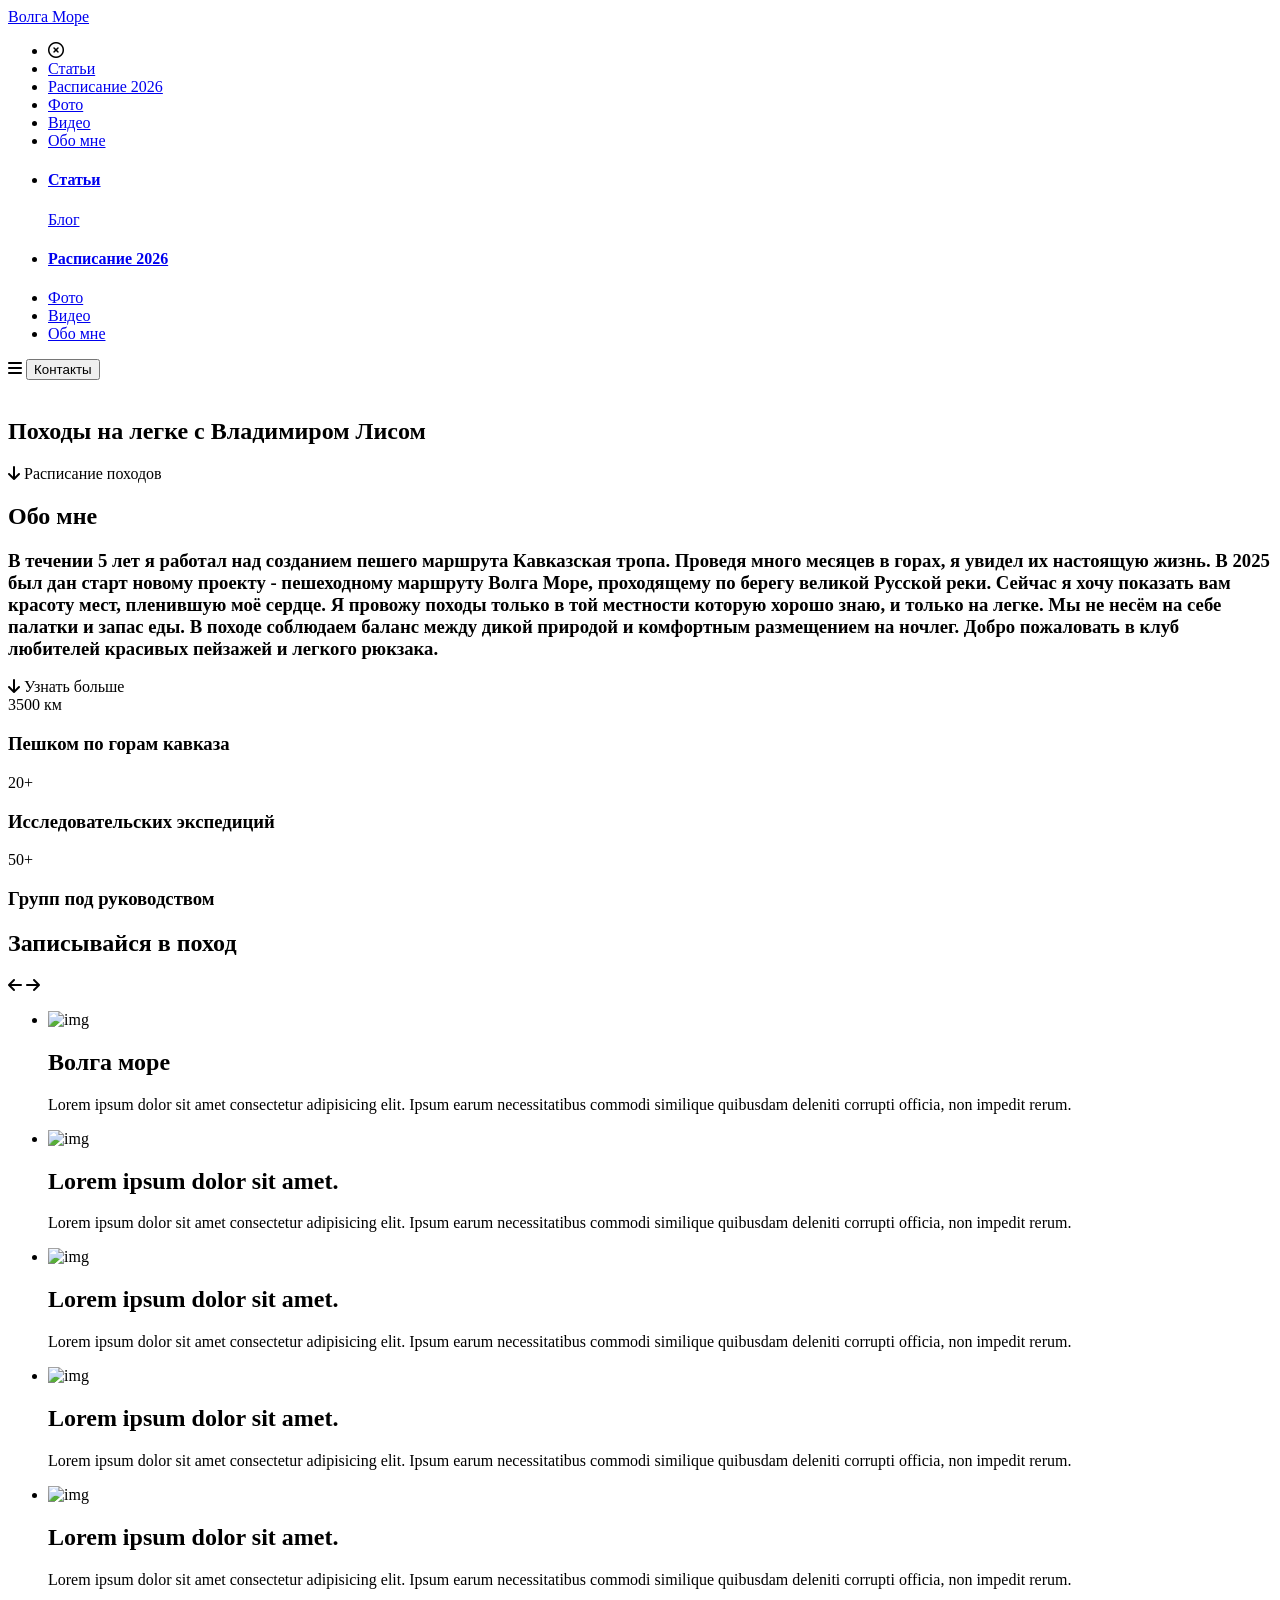
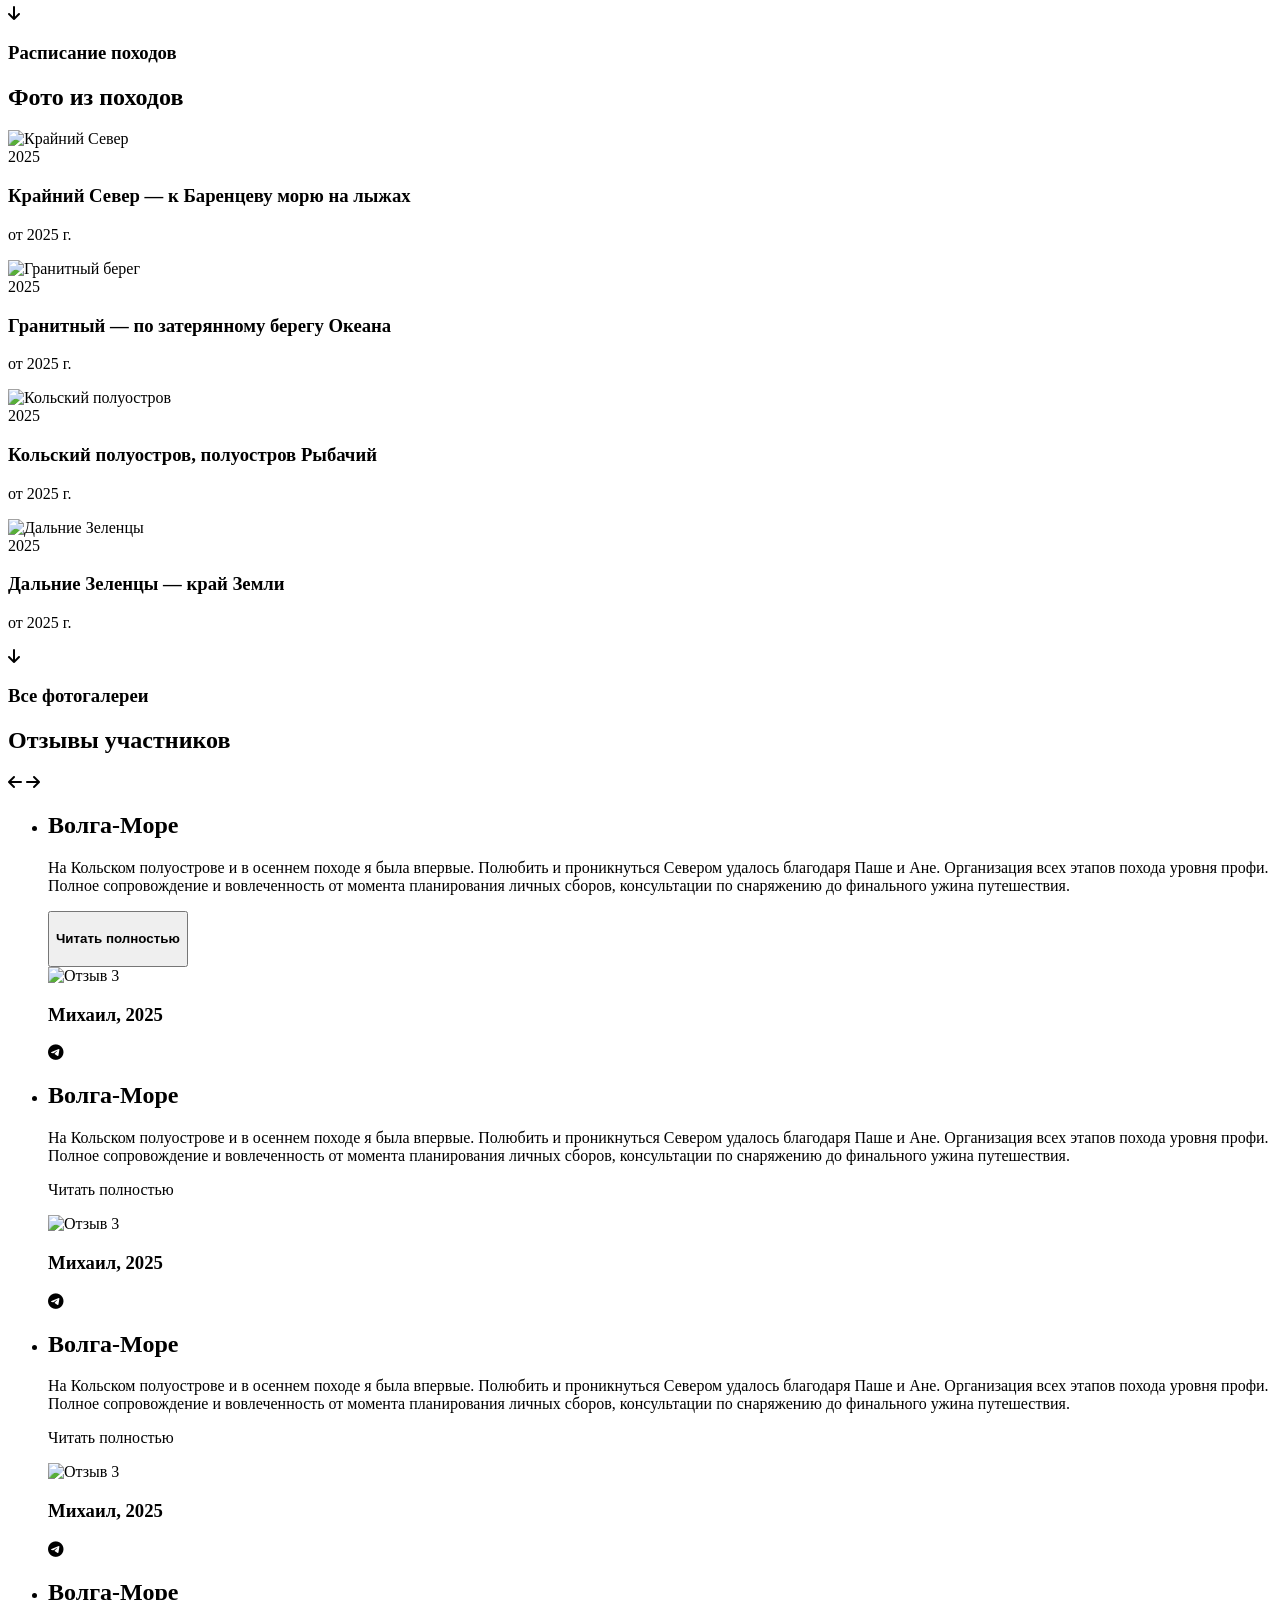
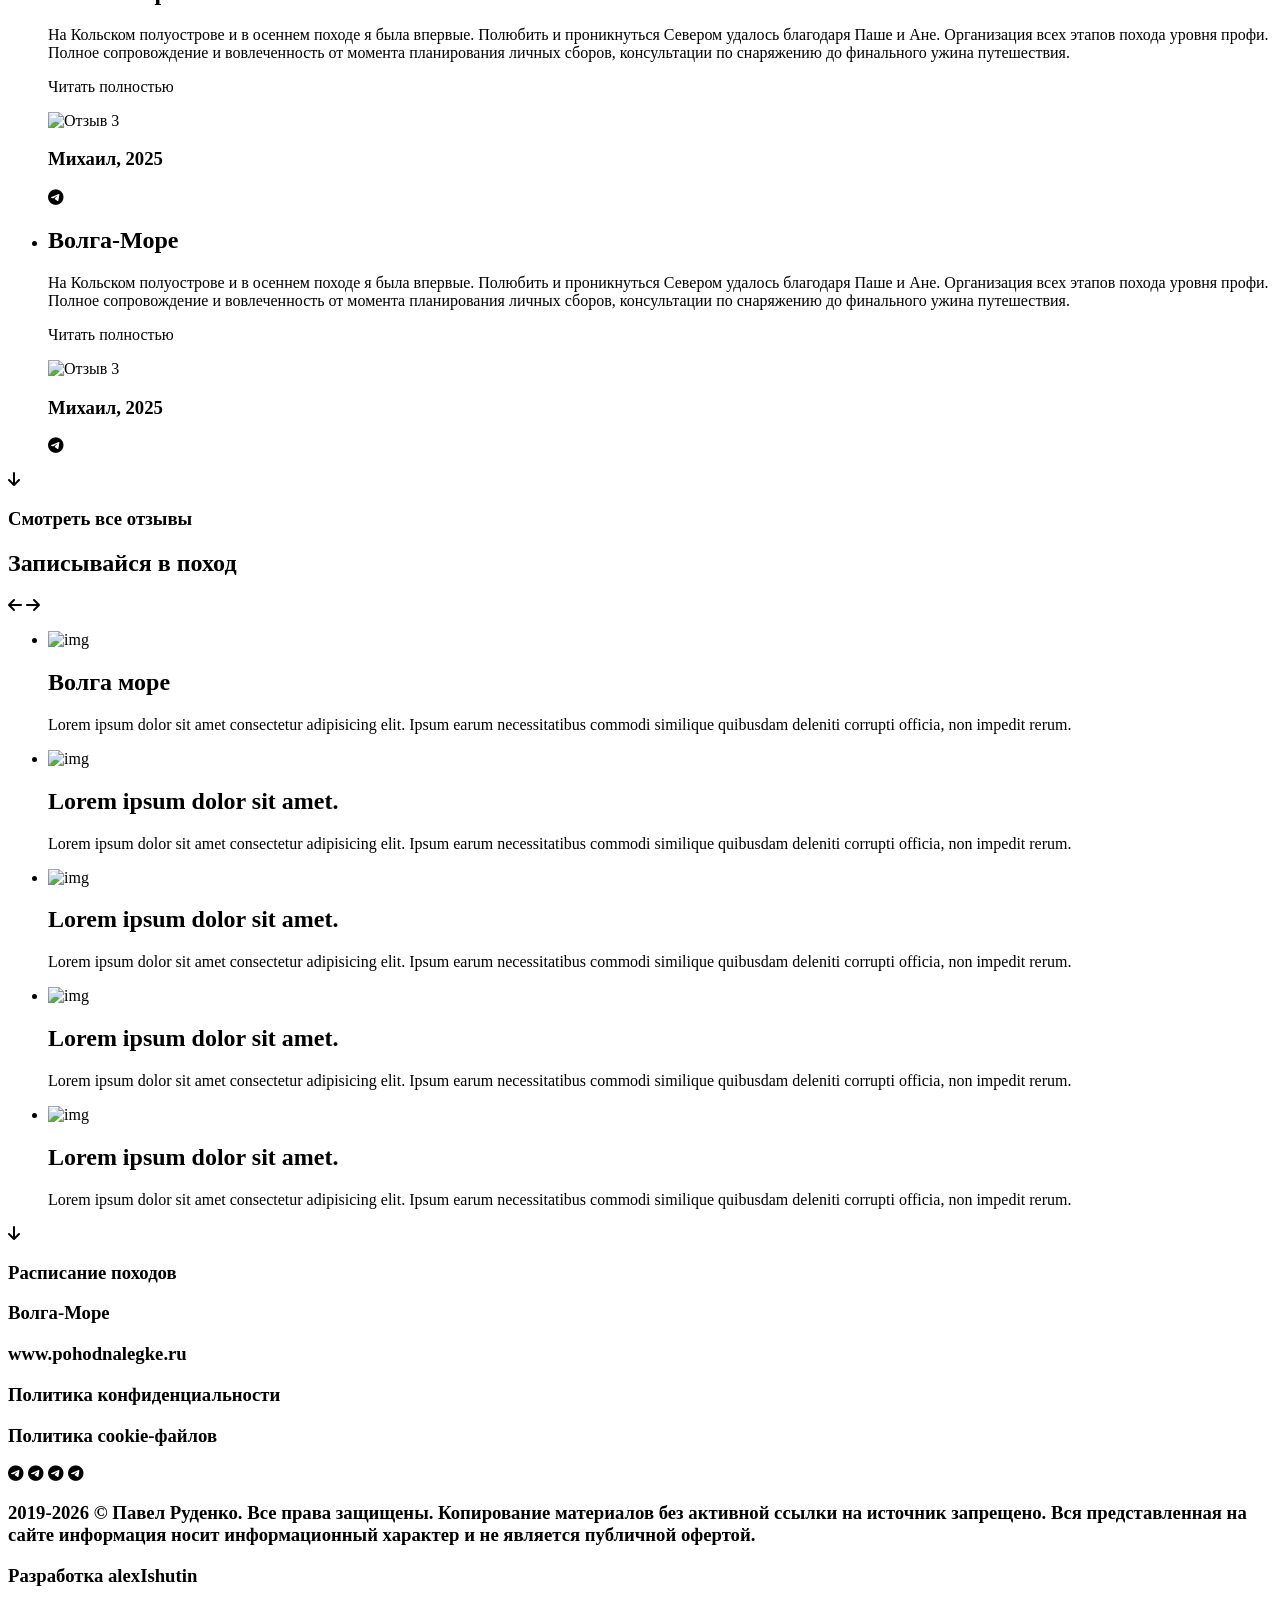
==== index.html @ 3711bd7d "Add files via upload" ====
<!DOCTYPE html>
<html lang="en">
<head>
    <meta charset="UTF-8">
    <meta name="viewport" content="width=device-width, initial-scale=1.0">
    <title>VolgaMore</title>
    <link rel="stylesheet" href="./styles/stile.css">
    
    <link rel="stylesheet" href="https://cdnjs.cloudflare.com/ajax/libs/font-awesome/6.0.0/css/all.min.css">
    <script src="./js/script.js" defer></script>
</head>


<body>


    <header class="header">

        <a href="#" class="logo"><span>Волга Море</span></a>


        <ul class="sidebar">

            <li onclick="hideSidebar()">
                <i class="fa-regular fa-circle-xmark"></i>
            </li>

            <li>
                <a href="#blog">Статьи</a>
            </li>

            <li>
                <a href="./schedule.html">Расписание 2026</a>
            </li>

            <li>
                <a href="./fotoSection/fotoMain.html">Фото</a>
            </li>

            <li>
                <a href="#video">Видео</a>
            </li>

            <li>
                <a href="#about">Обо мне</a>
            </li>

        </ul>




        <ul class="nav-links">

            <li class="hideOnMobile">
                <a href="#blog"><h4>Статьи</h4>Блог</a>
            </li>

            <li class="hideOnMobile">
                <a href="./schedule.html"><h4>Расписание 2026</h4></a>
            </li>

            <li class="hideOnMobile">
                <a href="./fotoSection/fotoMain.html">Фото</a>
            </li>

            <li class="hideOnMobile">
                <a href="#video">Видео</a>
            </li>

            <li class="hideOnMobile">
                <a href="#about">Обо мне</a>
            </li>

        </ul>

        <i class="fa-solid fa-bars" id="menu-icon" onclick="showSidebar()"></i>

        <button class="contact-btn" >Контакты</button>

    </header>
    
<main>

    <section id="topDescription" class="topDescription">

        <div class="topDescription-container">

            <img src="fotoForOne/first.jpg" alt="">

            <div class="info-box">

                <div class="text">
                    <h1>Походы на легке с Владимиром Лисом</h1>
                </div>

                <div class="btn-group">

                     <div class="btn">
                        <i class="fa-solid fa-arrow-down"></i>
                        Расписание походов

                    </div>

                </div>

            </div>

        </div>
    </section>

    <section id="shortAbout" class="shortAbout">

        <div class="shortAbout-container">

            <div class="info-box">

                <div class="text1">
                    <h1>Обо мне</h1>
                    <h3>В течении  5 лет я  работал  над созданием пешего маршрута Кавказская тропа.
                    Проведя много месяцев в горах, я увидел их настоящую жизнь.
                    В 2025 был дан старт новому проекту - пешеходному маршруту  Волга  Море, проходящему по берегу великой  Русской реки. 
                    Сейчас я хочу  показать вам красоту мест,  пленившую  моё сердце.
                    Я провожу походы только в той местности которую хорошо знаю, и только на легке. Мы не несём на себе палатки и запас еды. В походе  соблюдаем баланс между дикой природой и комфортным размещением на ночлег.
                    Добро пожаловать в клуб любителей  красивых пейзажей и легкого рюкзака.
                    </h3>
                </div>

                <div class="btn">
                        <i class="fa-solid fa-arrow-down"></i>
                        Узнать больше
                </div>

            </div>

            <div class="grid">

                <div class="grid-card">
                    <span>3500 км</span>
                    <h3>Пешком по горам кавказа</h3>
                </div>

                <div class="grid-card">
                    <span>20+</span>
                    <h3>Исследовательских экспедиций</h3>
                </div>

                <div class="grid-card">
                    <span>50+</span>
                    <h3>Групп под руководством</h3>
                </div>

            </div>
  
        </div>

    </section>

   <section id="videoCarousel" class="videoCarousel">
    
        <div class="carousel-header">

            <div class="text1">
                <h1>Записывайся в поход</h1>
            </div>
            
            <div class="carousel-buttons">
                <i id="scrollLeft" class="fa-solid fa-arrow-left"></i>
                <i id="scrollRight" class="fa-solid fa-arrow-right"></i>
            </div>

        </div>

        <ul class="videoCarousel-container">

            <li class="card" onclick="window.location.href='volgaMore.html'">
            <div class="img">
                <img src="./video/one.jpg" alt="img" draggable="false">
            </div>
            <h2>Волга море</h2>
            <p>Lorem ipsum dolor sit amet consectetur adipisicing elit. Ipsum earum necessitatibus commodi similique quibusdam deleniti corrupti officia, non impedit rerum.</p>
            </li>

            <li class="card">
                <div class="img">
                    <img src="./video/two.jpg" alt="img" draggable="false">
                </div>
                <h2>Lorem ipsum dolor sit amet.</h2>
                <p>Lorem ipsum dolor sit amet consectetur adipisicing elit. Ipsum earum necessitatibus commodi similique quibusdam deleniti corrupti officia, non impedit rerum.</p>
            </li>

            <li class="card">
                <div class="img">
                    <img src="./video/three.jpg" alt="img" draggable="false">
                </div>
                <h2>Lorem ipsum dolor sit amet.</h2>
                <p>Lorem ipsum dolor sit amet consectetur adipisicing elit. Ipsum earum necessitatibus commodi similique quibusdam deleniti corrupti officia, non impedit rerum.</p>
            </li>

            <li class="card">
                <div class="img">
                    <img src="./video/fore.jpg" alt="img" draggable="false">
                </div>
                <h2>Lorem ipsum dolor sit amet.</h2>
                <p>Lorem ipsum dolor sit amet consectetur adipisicing elit. Ipsum earum necessitatibus commodi similique quibusdam deleniti corrupti officia, non impedit rerum.</p>
            </li>

            <li class="card">
                <div class="img">
                    <img src="./video/five.jpg" alt="img" draggable="false">
                </div>
                <h2>Lorem ipsum dolor sit amet.</h2>
                <p>Lorem ipsum dolor sit amet consectetur adipisicing elit. Ipsum earum necessitatibus commodi similique quibusdam deleniti corrupti officia, non impedit rerum.</p>
            </li>
        </ul>

        <div class="btn-container">
            <div class="bt2">
                <i class="fa-solid fa-arrow-down"></i>
                <h3>Расписание походов</h3>
            </div>
        </div>
    </section>

    <!-- Секция Фото из походов -->
    <section class="photo-gallery">

    <div class="gallery-container">

     
        <h1 class="gallery-title">Фото из походов</h1>
        
        
        <div class="gallery-grid">
            
            <!-- Карточка 1 - большая (2x2) -->
            <div class="gallery-card">

                <div class="gallery-image">
                    <img src="./volgaMore/reference/1.jpg" alt="Крайний Север">
                    <div class="gallery-overlay">
                        <span class="gallery-year">2025</span>
                    </div>
                </div>

                <div class="gallery-info">
                    <h3>Крайний Север — к Баренцеву морю на лыжах</h3>
                    <p>от 2025 г.</p>
                </div>

            </div>

            <!-- Карточка 2 -->
            <div class="gallery-card">
                <div class="gallery-image">
                    <img src="./volgaMore/reference/20250818_160119.jpg" alt="Гранитный берег">
                    <div class="gallery-overlay">
                        <span class="gallery-year">2025</span>
                    </div>
                </div>
                <div class="gallery-info">
                    <h3>Гранитный — по затерянному берегу Океана</h3>
                    <p>от 2025 г.</p>
                </div>
            </div>

            <!-- Карточка 3 -->
            <div class="gallery-card">
                <div class="gallery-image">
                    <img src="./video/one.jpg" alt="Кольский полуостров">
                    <div class="gallery-overlay">
                        <span class="gallery-year">2025</span>
                    </div>
                </div>
                <div class="gallery-info">
                    <h3>Кольский полуостров, полуостров Рыбачий</h3>
                    <p>от 2025 г.</p>
                </div>
            </div>

            <!-- Карточка 4 -->
            <div class="gallery-card">
                <div class="gallery-image">
                    <img src="./video/two.jpg" alt="Дальние Зеленцы">
                    <div class="gallery-overlay">
                        <span class="gallery-year">2025</span>
                    </div>
                </div>
                <div class="gallery-info">
                    <h3>Дальние Зеленцы — край Земли</h3>
                    <p>от 2025 г.</p>
                </div>
            </div>

        </div>

        
            <div class="btn2">
                <i class="fa-solid fa-arrow-down"></i>
                <h3>Все фотогалереи</h3>
            </div>
        

    </div>
    </section>




 <section id="opinionCarousel" class="opinionCarousel">

    <div class="carousel-header">

        <div class="text1">
            <h1>Отзывы участников</h1>
        </div>

        <div class="carousel-buttons">
            <i id="scrollLeftOpinion" class="fa-solid fa-arrow-left"></i>
            <i id="scrollRightOpinion" class="fa-solid fa-arrow-right"></i>
        </div>
        
    </div>

    <ul class="opinionCarousel-container">

        <li class="card-Opinion">

            <div class="opinion">

                <h1>Волга-Море</h1>

                <p>На Кольском полуострове и в осеннем походе я была впервые. Полюбить и проникнуться Севером удалось благодаря Паше и Ане. Организация всех этапов похода уровня профи. Полное сопровождение и вовлеченность от момента планирования личных сборов, консультации по снаряжению до финального ужина путешествия.</p>
                
                <div class="button-wrapper" style="pointer-events: auto;"> 

                <button class="buttonOpinion" id="buttonOpinion1"><h4>Читать полностью</h4></button>
                    </div>
            </div>
            <div class="avatarDiskr">
                <img class="avatar" src="./video/three.jpg" alt="Отзыв 3" draggable="false">
                
                <div class="diskr">
                    <h3>Михаил, 2025</h3>
                    <i class="fa-brands fa-telegram"></i>
                </div>
            </div>
        </li>
        <li class="card-Opinion">
            <div class="opinion">
                <h1>Волга-Море</h1>
                <p>На Кольском полуострове и в осеннем походе я была впервые. Полюбить и проникнуться Севером удалось благодаря Паше и Ане. Организация всех этапов похода уровня профи. Полное сопровождение и вовлеченность от момента планирования личных сборов, консультации по снаряжению до финального ужина путешествия.</p>
                <p>Читать полностью</p>
            </div>
            <div class="avatarDiskr">
                <img class="avatar" src="./video/three.jpg" alt="Отзыв 3" draggable="false">
                
                <div class="diskr">
                    <h3>Михаил, 2025</h3>
                    <i class="fa-brands fa-telegram"></i>
                </div>
            </div>
        </li>
        <li class="card-Opinion">
            <div class="opinion">
                <h1>Волга-Море</h1>
                <p>На Кольском полуострове и в осеннем походе я была впервые. Полюбить и проникнуться Севером удалось благодаря Паше и Ане. Организация всех этапов похода уровня профи. Полное сопровождение и вовлеченность от момента планирования личных сборов, консультации по снаряжению до финального ужина путешествия.</p>
                <p>Читать полностью</p>
            </div>
            <div class="avatarDiskr">
                <img class="avatar" src="./video/three.jpg" alt="Отзыв 3" draggable="false">
                
                <div class="diskr">
                    <h3>Михаил, 2025</h3>
                    <i class="fa-brands fa-telegram"></i>
                </div>
            </div>
        </li>
        <li class="card-Opinion">
            <div class="opinion">
                <h1>Волга-Море</h1>
                <p>На Кольском полуострове и в осеннем походе я была впервые. Полюбить и проникнуться Севером удалось благодаря Паше и Ане. Организация всех этапов похода уровня профи. Полное сопровождение и вовлеченность от момента планирования личных сборов, консультации по снаряжению до финального ужина путешествия.</p>
                <p>Читать полностью</p>
            </div>
            <div class="avatarDiskr">
                <img class="avatar" src="./video/three.jpg" alt="Отзыв 3" draggable="false">
                
                <div class="diskr">
                    <h3>Михаил, 2025</h3>
                    <i class="fa-brands fa-telegram"></i>
                </div>
            </div>
        </li>
        <li class="card-Opinion">
            <div class="opinion">
                <h1>Волга-Море</h1>
                <p>На Кольском полуострове и в осеннем походе я была впервые. Полюбить и проникнуться Севером удалось благодаря Паше и Ане. Организация всех этапов похода уровня профи. Полное сопровождение и вовлеченность от момента планирования личных сборов, консультации по снаряжению до финального ужина путешествия.</p>
                <p>Читать полностью</p>
            </div>
            <div class="avatarDiskr">
                <img class="avatar" src="./video/three.jpg" alt="Отзыв 3" draggable="false">
                
                <div class="diskr">
                    <h3>Михаил, 2025</h3>
                    <i class="fa-brands fa-telegram"></i>
                </div>
            </div>
        </li>

    </ul>

            <div class="btn2">
                <i class="fa-solid fa-arrow-down"></i>
                <h3>Смотреть все отзывы</h3>
            </div>

    </section>

    <section id="video-Carousel" class="video-Carousel">
    
        <div class="carousel-header">

            <div class="text1">
                <h1>Записывайся в поход</h1>
            </div>
            
            <div class="carousel-buttons">
                <i id="scrollLeft" class="fa-solid fa-arrow-left"></i>
                <i id="scrollRight" class="fa-solid fa-arrow-right"></i>
            </div>

        </div>

        <ul class="video-Carousel-container">

            <li class="card-video" onclick="window.location.href='volgaMore.html'">
            <div class="img">
                <img src="./video/one.jpg" alt="img" draggable="false">
            </div>
            <h2>Волга море</h2>
            <p>Lorem ipsum dolor sit amet consectetur adipisicing elit. Ipsum earum necessitatibus commodi similique quibusdam deleniti corrupti officia, non impedit rerum.</p>
            </li>

            <li class="card-video">
                <div class="img">
                    <img src="./video/two.jpg" alt="img" draggable="false">
                </div>
                <h2>Lorem ipsum dolor sit amet.</h2>
                <p>Lorem ipsum dolor sit amet consectetur adipisicing elit. Ipsum earum necessitatibus commodi similique quibusdam deleniti corrupti officia, non impedit rerum.</p>
            </li>

            <li class="card-video">
                <div class="img">
                    <img src="./video/three.jpg" alt="img" draggable="false">
                </div>
                <h2>Lorem ipsum dolor sit amet.</h2>
                <p>Lorem ipsum dolor sit amet consectetur adipisicing elit. Ipsum earum necessitatibus commodi similique quibusdam deleniti corrupti officia, non impedit rerum.</p>
            </li>

            <li class="card-video">
                <div class="img">
                    <img src="./video/fore.jpg" alt="img" draggable="false">
                </div>
                <h2>Lorem ipsum dolor sit amet.</h2>
                <p>Lorem ipsum dolor sit amet consectetur adipisicing elit. Ipsum earum necessitatibus commodi similique quibusdam deleniti corrupti officia, non impedit rerum.</p>
            </li>

            <li class="card-video">
                <div class="img">
                    <img src="./video/five.jpg" alt="img" draggable="false">
                </div>
                <h2>Lorem ipsum dolor sit amet.</h2>
                <p>Lorem ipsum dolor sit amet consectetur adipisicing elit. Ipsum earum necessitatibus commodi similique quibusdam deleniti corrupti officia, non impedit rerum.</p>
            </li>
        </ul>

        <div class="btn2-container">
            <div class="btn2">
                <i class="fa-solid fa-arrow-down"></i>
                <h3>Расписание походов</h3>
            </div>
        </div>
    </section>



</main>



    <footer>
    <DIV class="footer-container">

        <div class="info-footer">

            <div class="podsek">
            <h3>Волга-Море</h3>
            <h3>www.pohodnalegke.ru</h3>
            </div>


            <div class="podsek">
            <h3>Политика конфиденциальности</h3>
            <h3>Политика cookie-файлов</h3>
            </div>

            <div class="podsekIcon">
            <i class="fa-brands fa-telegram"></i>
            <i class="fa-brands fa-telegram"></i>
            <i class="fa-brands fa-telegram"></i>
            <i class="fa-brands fa-telegram"></i>
            </div>

            
        </div>

        <div class="podsek2">
            <h3>2019-2026 © Павел Руденко. Все права защищены. Копирование материалов без активной ссылки на источник запрещено. Вся представленная на сайте информация носит информационный характер и не является публичной офертой.</h3>
            <h3>Разработка alexIshutin</h3>
        </div>
  
    </footer-container>
        
    </footer>
    


<dialog id="enrolOpinionDialog1" class="opinion-dialog">

    <div class="dialogOpinion-content">

        <button class="closeDialog" id="closeDialog1">✕</button>
        <h2>На Кольском полуострове и в осеннем походе я была впервые. Полюбить и проникнуться Севером удалось благодаря Паше и Ане. Организация всех этапов похода уровня профи. Полное сопровождение и вовлеченность от момента планирования личных сборов, консультации по снаряжению до финального ужина путешествия.</h2>
   
    </div>

</dialog>


<dialog id="enrolOpinionDialog2" class="opinion-dialog">

    <div class="dialogOpinion-content">
        <button class="closeDialog" id="closeDialog">✕</button>
        <h2>Полный текст второго отзыва. Отличный поход, прекрасные виды, опытные проводники.</h2>
    
    </div>

</dialog>


            
</body>
</html>
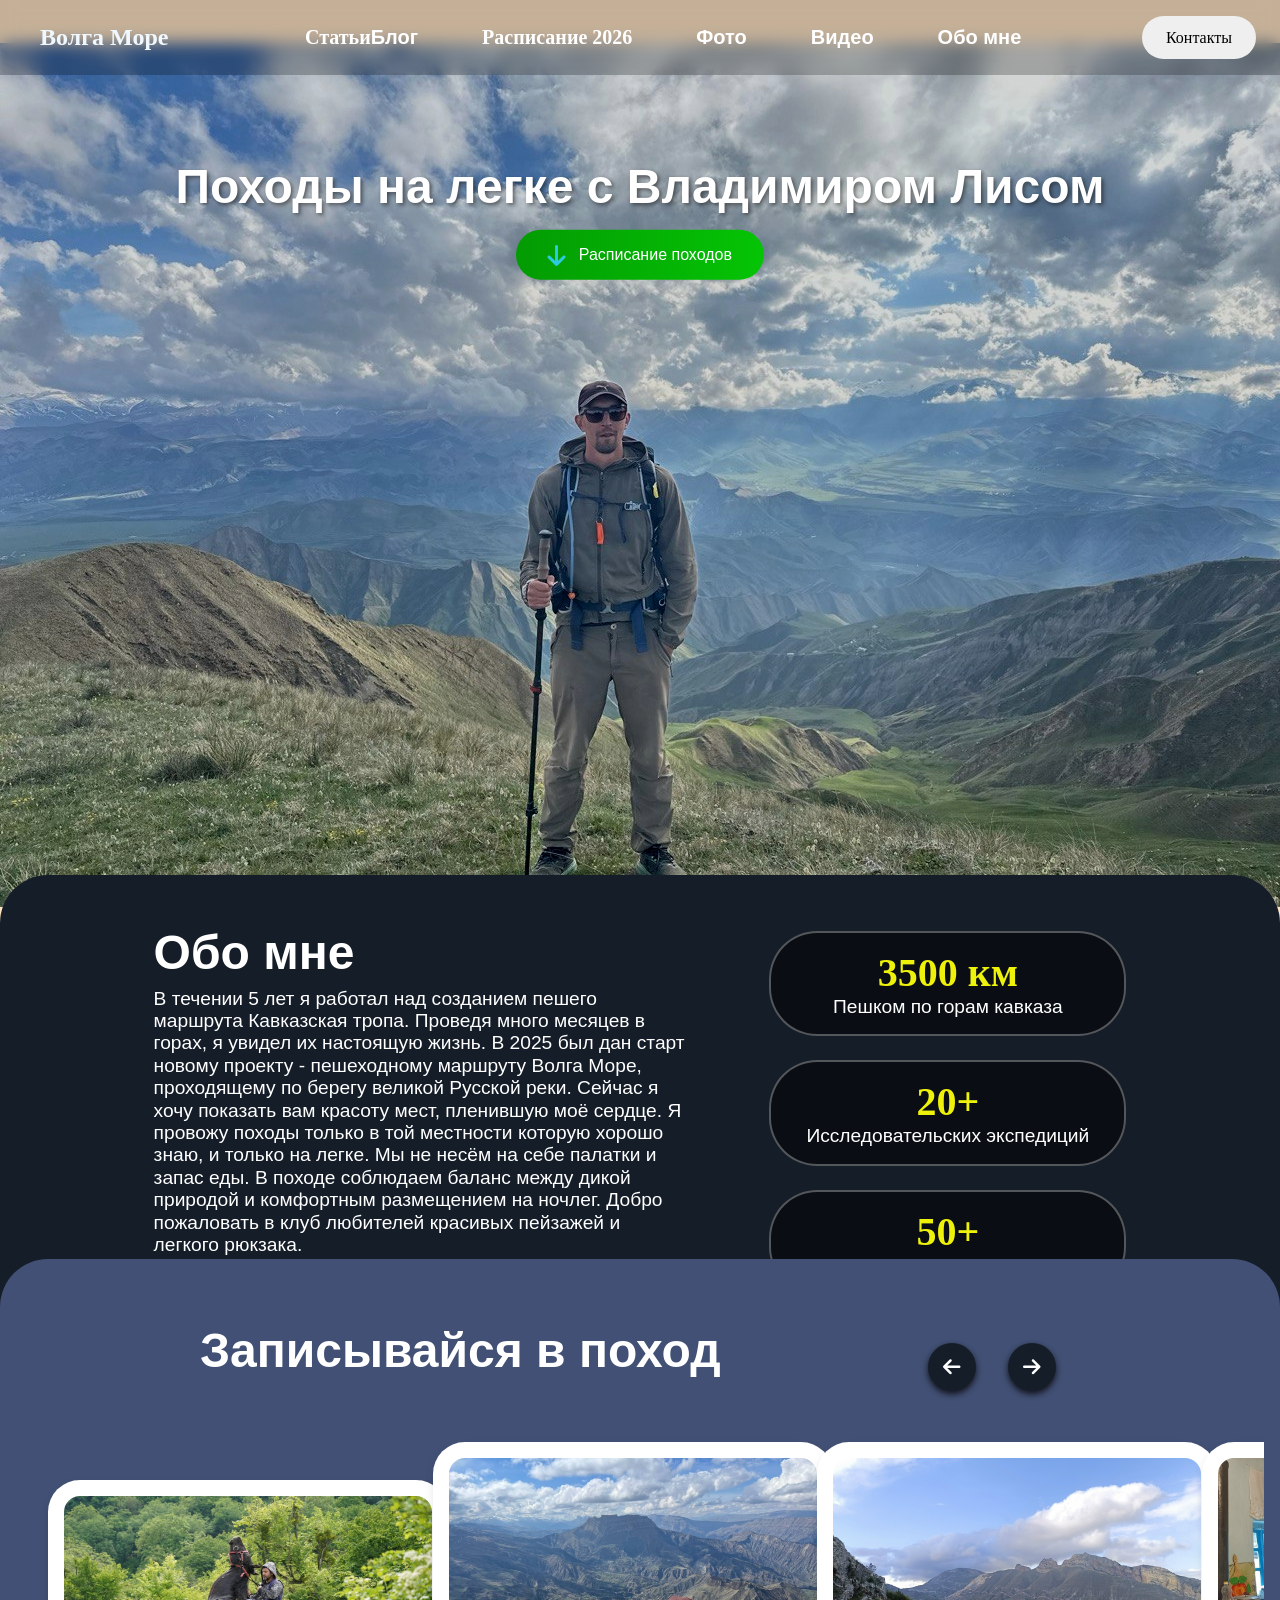
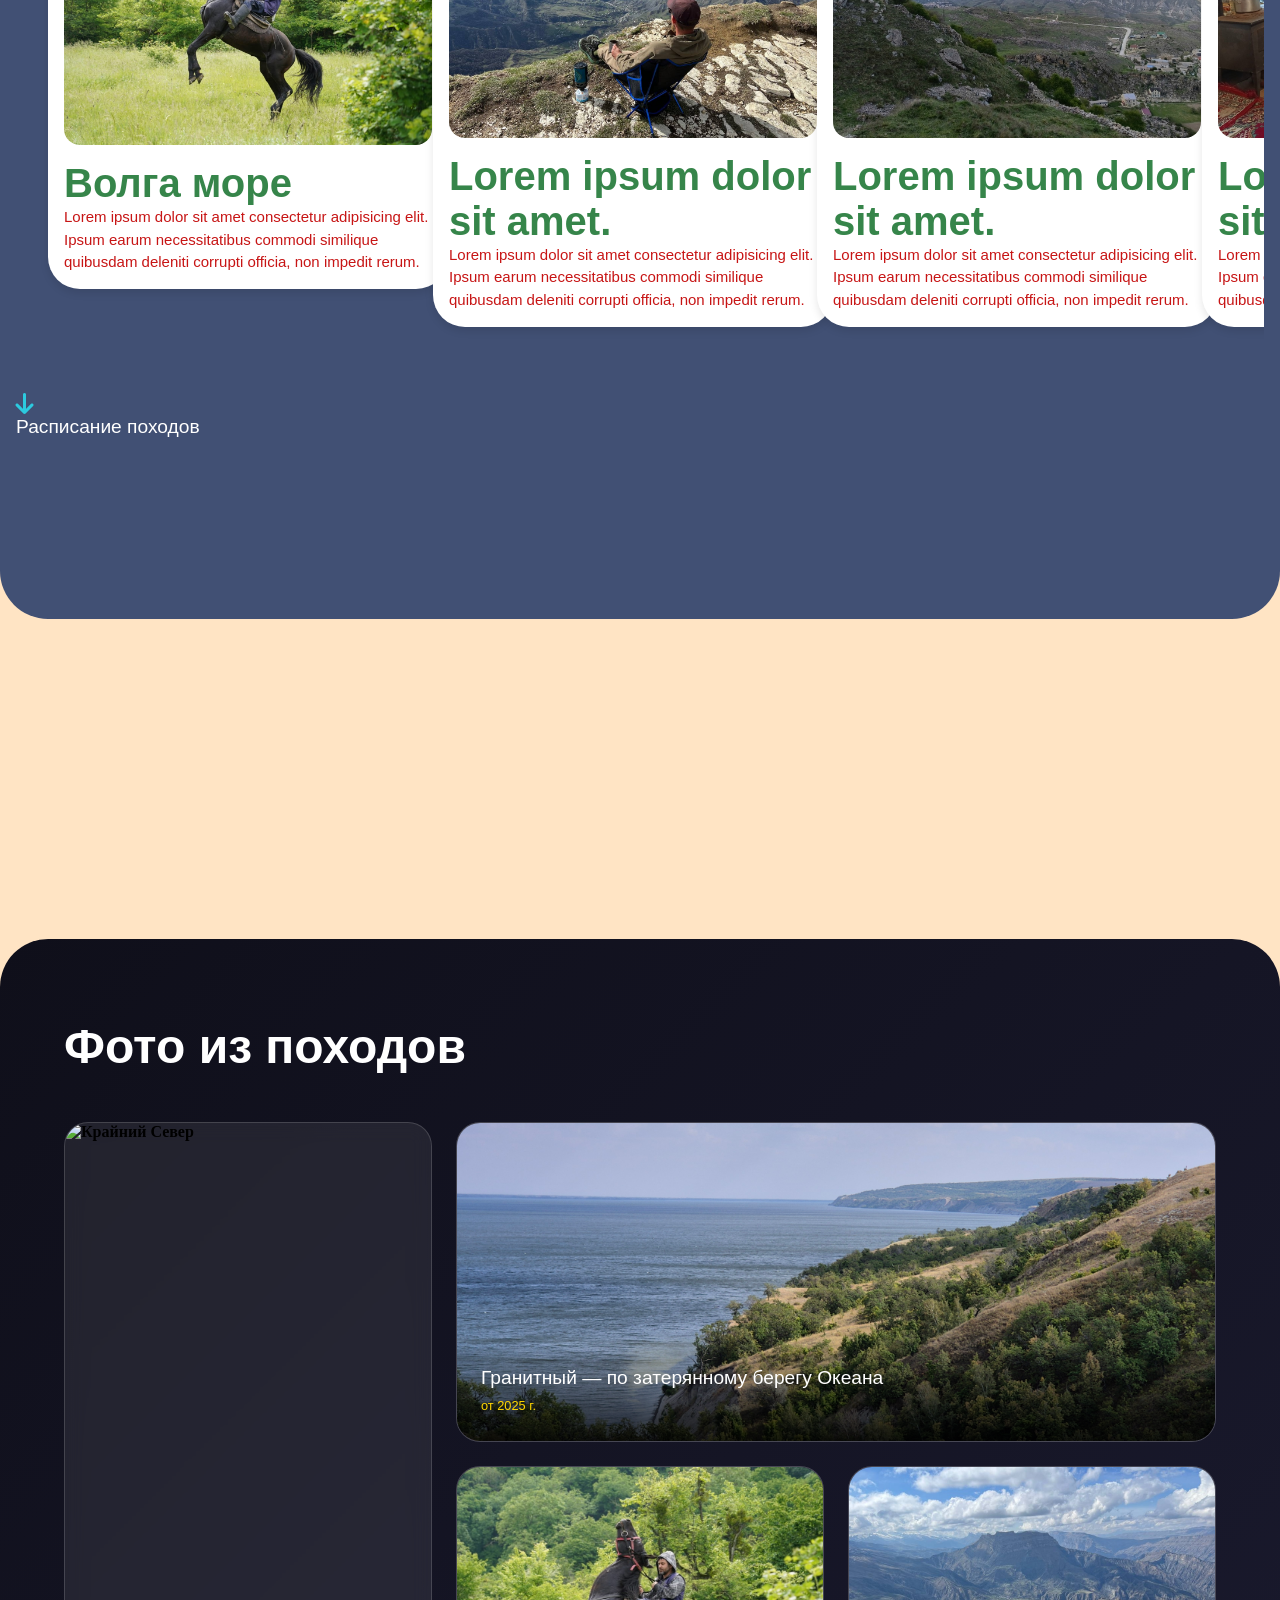
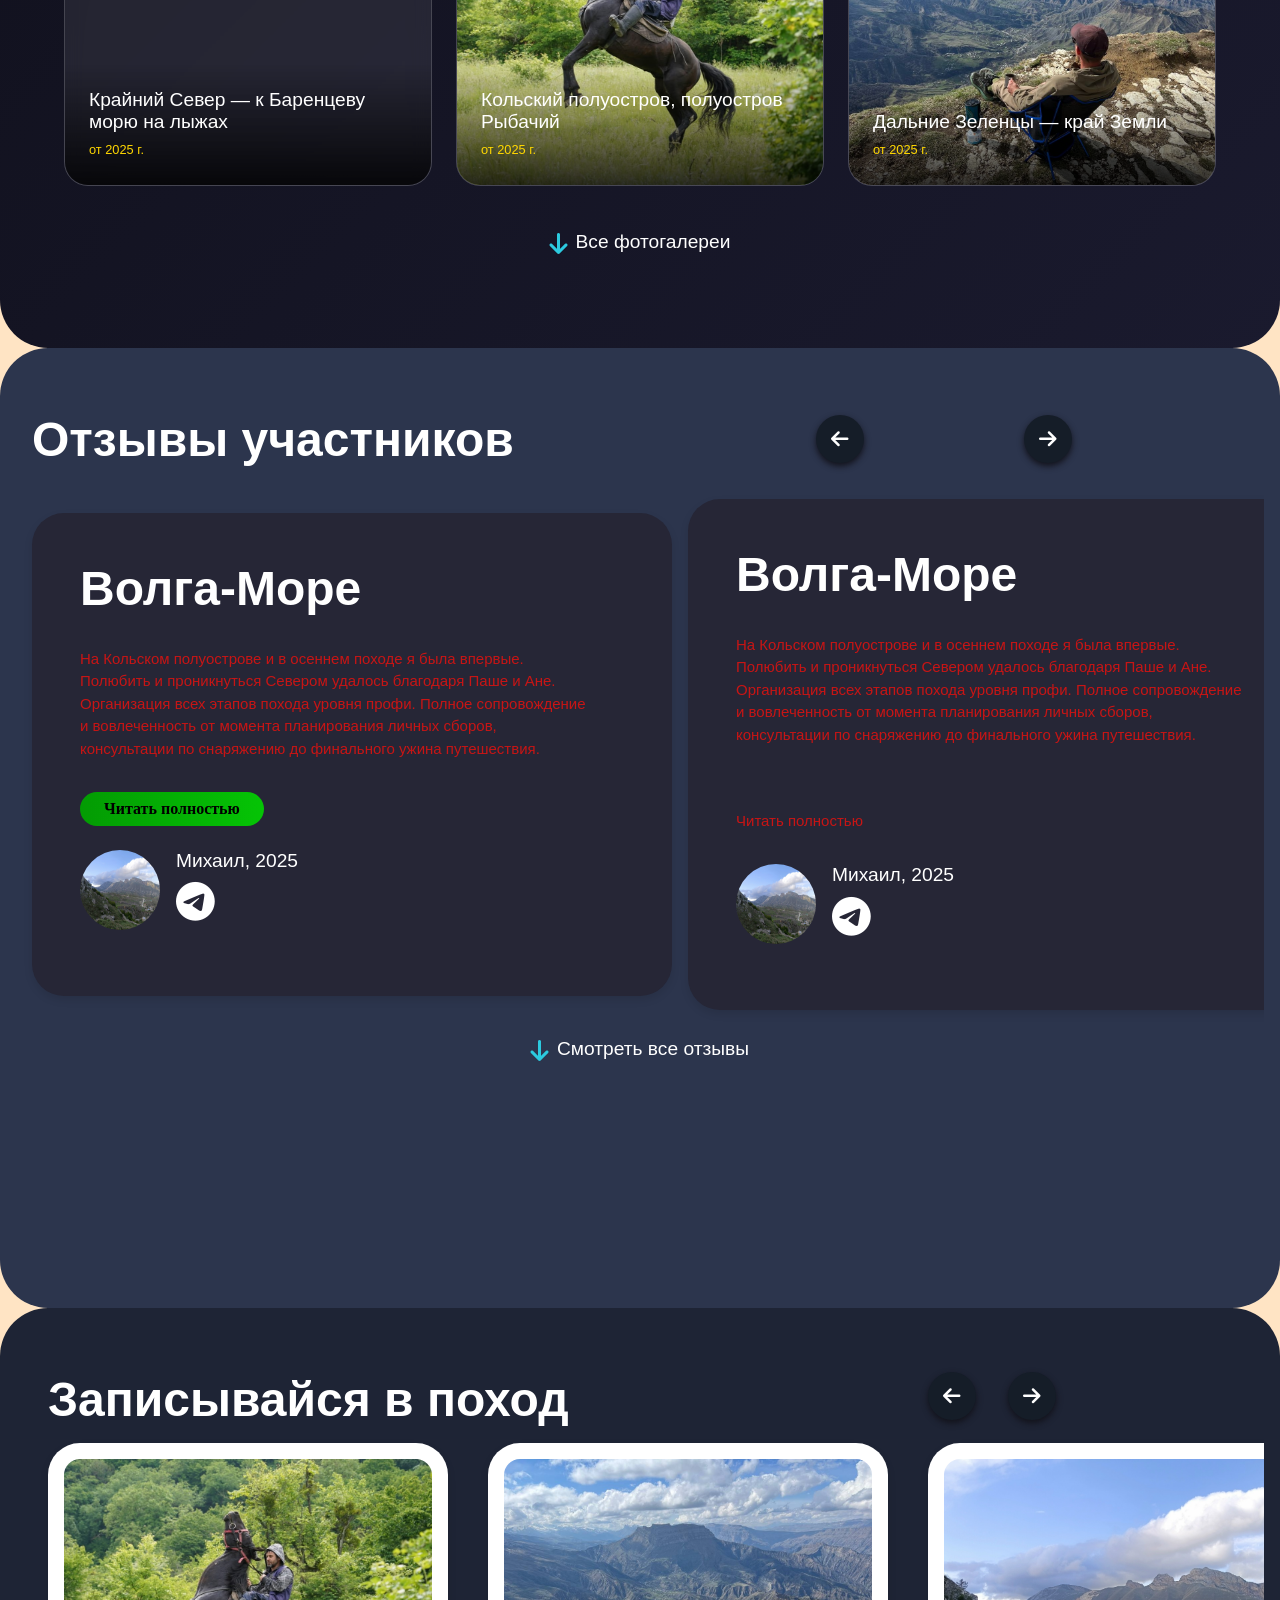
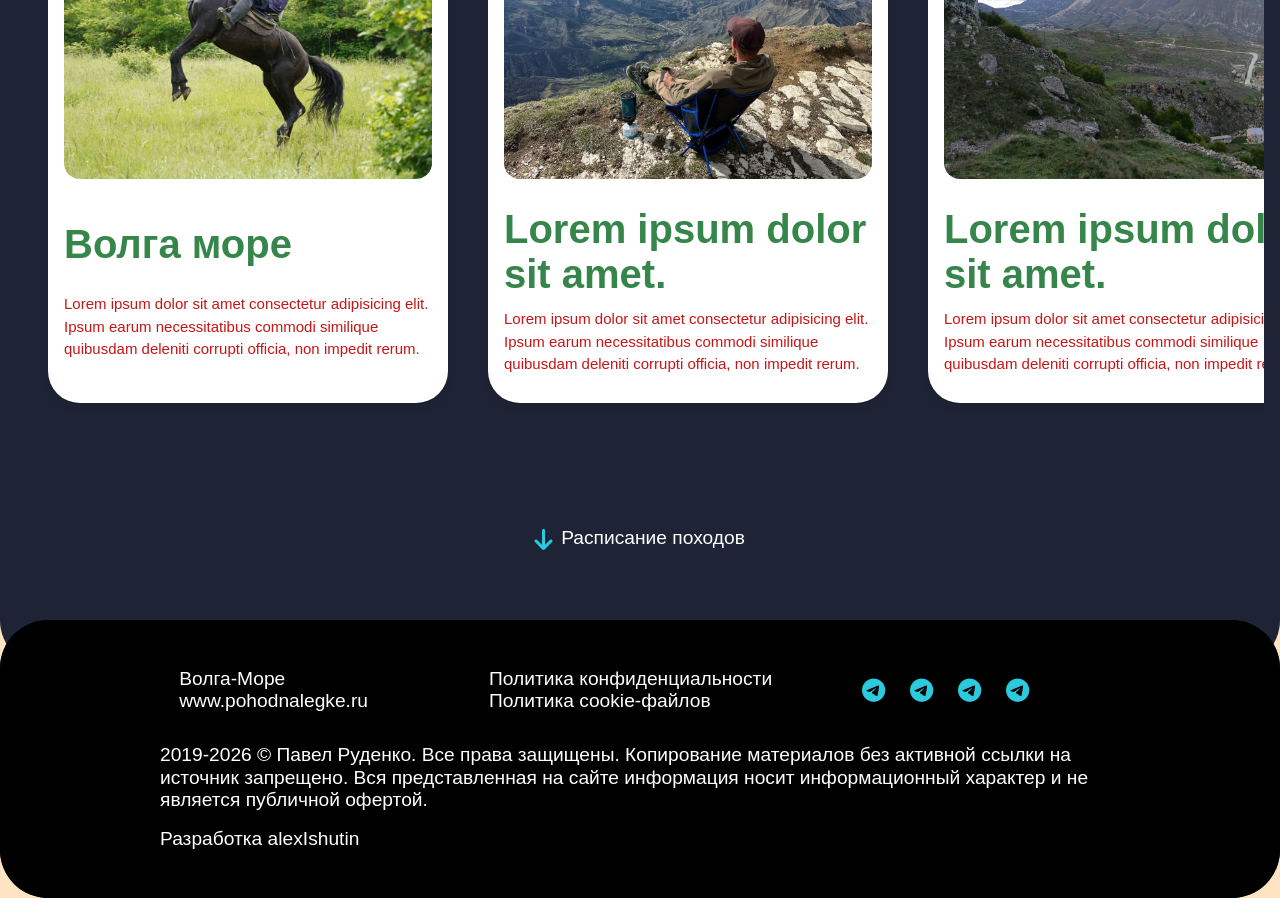
==== commit 6bad0cec: "Add files via upload" ====
--- a/index.html
+++ b/index.html
@@ -4,7 +4,7 @@
     <meta charset="UTF-8">
     <meta name="viewport" content="width=device-width, initial-scale=1.0">
     <title>VolgaMore</title>
-    <link rel="stylesheet" href="./styles/stile.css">
+    <link rel="stylesheet" href="styles/stile.css">
     
     <link rel="stylesheet" href="https://cdnjs.cloudflare.com/ajax/libs/font-awesome/6.0.0/css/all.min.css">
     <script src="./js/script.js" defer></script>
--- a/styles/stile.css
+++ b/styles/stile.css
@@ -0,0 +1,117 @@
+
+@import "./videoCarousel.css";
+@import "./About.css";
+@import "./respons.css";
+@import "./header.css";
+@import "./navForPoxod.css";
+@import "./contactFormSection.css";
+@import "./fotoFromBento.css";
+@import "./footer.css";
+@import "./opinion.css";
+@import "./video-carousel.css";
+@import "./schedule/schedule.css";
+@import "./schedule/discription.css";
+@import "./roors/root.css";
+@import "../fotoSection/fotoStylesMain.css";
+
+@import "../elements/runStrok/runStrips.css";
+
+
+
+
+
+*{
+    margin: 0;
+    padding: 0;
+    box-sizing: border-box;
+    font-family: 'Poppins';
+    text-decoration: none;
+    scroll-behavior: smooth;
+    list-style: none;
+    
+    
+}
+
+
+html{
+     height: 100%;
+}
+
+body{
+    height: 100%;
+    background-color: bisque;
+    display: flex;
+    flex-direction: column;
+    min-height: 100vh; /* Вместо height: 100% */
+}
+
+
+
+section{
+    min-height: 60rem;
+    width: 100%;
+    position: relative;
+    padding: 0; /* Remove padding for full width */
+    
+}
+
+.topDescription {
+    display: flex;
+    align-items: center;
+    justify-content: center;
+    padding: 0;
+    margin: 0;
+    position: relative;
+    width: 100%;
+    height: 100vh; /* Make section full viewport height */
+     z-index: 1;
+
+}
+
+.topDescription .topDescription-container {
+    display: flex;
+    align-items: center;
+    justify-content: center;
+    position: relative;
+    width: 100%;
+    height: 100%; /* Take full height of parent */
+}
+
+.topDescription-container img {
+    width: 100%;
+    height: 90%;
+    object-fit: cover; /* Cover entire area without distortion */
+    display: block;
+    margin-top: -10rem;
+    filter: brightness(0.8) contrast(1.1); /* Darker with slightly more contrast */
+}
+
+.info-box {
+    position: absolute;
+    top: 15%; /* Center vertically */
+    left: 50%;
+    transform: translate(-50%, -50%); /* Perfect centering */
+    text-align: center;
+    z-index: 10;
+    width: 100%;
+    padding: 2rem;
+}
+
+.info-box .text h1 {
+    margin-bottom: 1rem;
+    text-shadow: 2px 2px 4px rgba(0, 0, 0, 0.5);
+}
+
+.btn-group {
+    display: flex;
+    justify-content: center;
+    gap: 1rem;
+}
+
+
+
+
+
+
+
+
